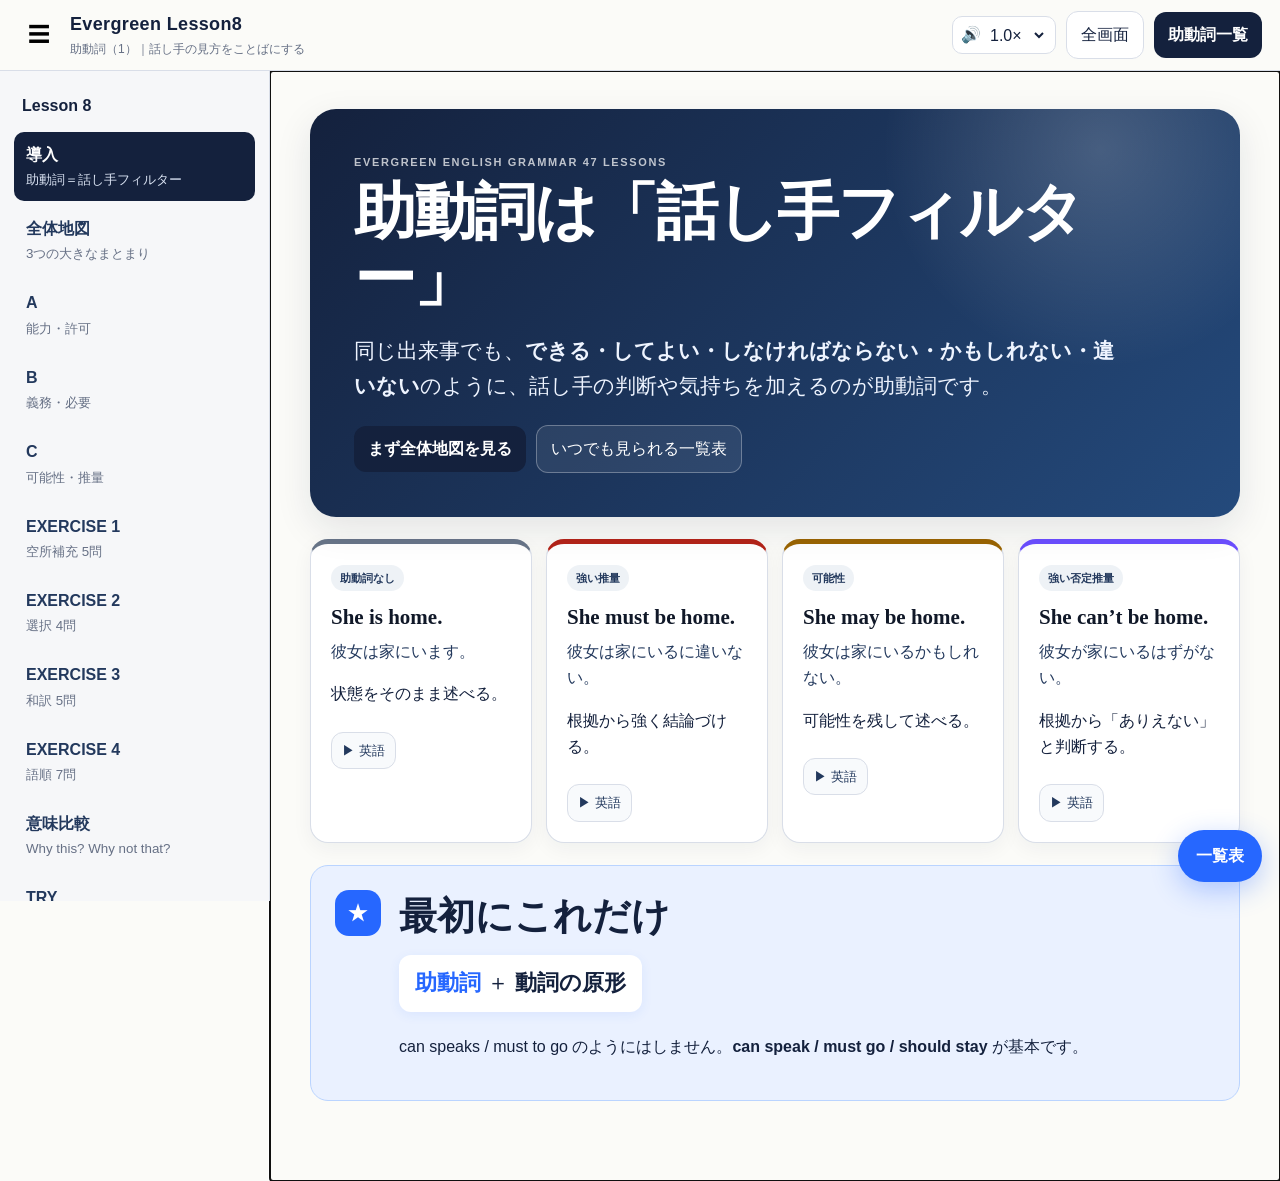
==== materials/evergreen/lesson8/index.html @ 00dc7680 "Bootstrap English Classroom v1" ====
<!doctype html>
<html lang="ja">
<head>
  <meta charset="utf-8" />
  <meta name="viewport" content="width=device-width, initial-scale=1, viewport-fit=cover" />
  <meta name="theme-color" content="#14213d" />
  <title>Evergreen Lesson8</title>
  <link rel="stylesheet" href="styles.css" />
</head>
<body>
  <header class="topbar">
    <div class="brand-wrap">
      <button id="menuBtn" class="icon-btn" aria-label="メニューを開く">☰</button>
      <div>
        <div class="brand">Evergreen Lesson8</div>
        <div class="subtitle">助動詞（1）｜話し手の見方をことばにする</div>
      </div>
    </div>
    <div class="top-actions">
      <label class="rate-control" title="英語音声の速さ">
        <span>🔊</span>
        <select id="speechRate" aria-label="英語音声の速さ">
          <option value="0.7">0.7×</option>
          <option value="0.85">0.85×</option>
          <option value="1" selected>1.0×</option>
          <option value="1.2">1.2×</option>
          <option value="1.5">1.5×</option>
          <option value="2">2.0×</option>
          <option value="2.5">2.5×</option>
          <option value="3">3.0×</option>
        </select>
      </label>
      <button id="fullscreenBtn" class="text-btn">全画面</button>
      <button id="mapBtnTop" class="primary-btn">助動詞一覧</button>
    </div>
  </header>

  <div class="app-shell">
    <aside id="sidebar" class="sidebar" aria-label="レッスンメニュー">
      <div class="side-head">
        <strong>Lesson 8</strong>
        <button id="closeMenuBtn" class="icon-btn side-close" aria-label="メニューを閉じる">×</button>
      </div>
      <nav id="navList" class="nav-list"></nav>
      <div class="side-note">
        <strong>授業の軸</strong>
        <span>① 全体像 → ② 選ぶ → ③ なぜ？ → ④ もう一度使う</span>
      </div>
    </aside>

    <main id="main" class="main" tabindex="-1">
      <section id="home" class="page active-page">
        <div class="hero">
          <div class="eyebrow">EVERGREEN ENGLISH GRAMMAR 47 LESSONS</div>
          <h1>助動詞は「話し手フィルター」</h1>
          <p class="lead">同じ出来事でも、<b>できる・してよい・しなければならない・かもしれない・違いない</b>のように、話し手の判断や気持ちを加えるのが助動詞です。</p>
          <div class="hero-actions">
            <button class="primary-btn jump" data-target="map-intro">まず全体地図を見る</button>
            <button class="secondary-btn" id="openMapHero">いつでも見られる一覧表</button>
          </div>
        </div>

        <div class="compare-grid" aria-label="話し手フィルターの例">
          <article class="compare-card fact">
            <span class="pill">助動詞なし</span>
            <div class="en">She is home.</div>
            <div class="ja">彼女は家にいます。</div>
            <p>状態をそのまま述べる。</p>
            <button class="audio-btn" data-speak="She is home.">▶ 英語</button>
          </article>
          <article class="compare-card strong">
            <span class="pill">強い推量</span>
            <div class="en">She must be home.</div>
            <div class="ja">彼女は家にいるに違いない。</div>
            <p>根拠から強く結論づける。</p>
            <button class="audio-btn" data-speak="She must be home.">▶ 英語</button>
          </article>
          <article class="compare-card possible">
            <span class="pill">可能性</span>
            <div class="en">She may be home.</div>
            <div class="ja">彼女は家にいるかもしれない。</div>
            <p>可能性を残して述べる。</p>
            <button class="audio-btn" data-speak="She may be home.">▶ 英語</button>
          </article>
          <article class="compare-card impossible">
            <span class="pill">強い否定推量</span>
            <div class="en">She can’t be home.</div>
            <div class="ja">彼女が家にいるはずがない。</div>
            <p>根拠から「ありえない」と判断する。</p>
            <button class="audio-btn" data-speak="She can't be home.">▶ 英語</button>
          </article>
        </div>

        <div class="key-rule">
          <div class="rule-icon">★</div>
          <div>
            <h2>最初にこれだけ</h2>
            <div class="formula"><span>助動詞</span> ＋ <b>動詞の原形</b></div>
            <p>can speaks / must to go のようにはしません。<b>can speak / must go / should stay</b> が基本です。</p>
          </div>
        </div>
      </section>

      <section id="map-intro" class="page"></section>
      <section id="chapter-a" class="page"></section>
      <section id="chapter-b" class="page"></section>
      <section id="chapter-c" class="page"></section>
      <section id="exercise1" class="page"></section>
      <section id="exercise2" class="page"></section>
      <section id="exercise3" class="page"></section>
      <section id="exercise4" class="page"></section>
      <section id="contrast" class="page"></section>
      <section id="try" class="page"></section>
      <section id="exit" class="page"></section>
    </main>
  </div>

  <button id="floatingMapBtn" class="floating-map" aria-label="助動詞一覧を開く">一覧表</button>

  <div id="mapModal" class="modal" aria-hidden="true">
    <div class="modal-backdrop" data-close-modal></div>
    <div class="modal-panel" role="dialog" aria-modal="true" aria-labelledby="modalTitle">
      <div class="modal-head">
        <div>
          <div class="eyebrow">REFERENCE</div>
          <h2 id="modalTitle">助動詞のすべて｜授業用・改訂版</h2>
          <p>数値の「確信度」は固定せず、場面・根拠・話し手の態度で整理します。</p>
        </div>
        <button id="closeMapBtn" class="icon-btn modal-close" aria-label="一覧表を閉じる">×</button>
      </div>
      <div class="modal-tabs" id="mapTabs"></div>
      <div id="mapContent" class="modal-content"></div>
    </div>
  </div>

  <div id="toast" class="toast" role="status" aria-live="polite"></div>
  <script src="app-data.js"></script>
  <script src="app-main.js"></script>
</body>
</html>
---- materials/evergreen/lesson8/styles.css ----
:root {
  --ink: #14213d;
  --ink2: #23395d;
  --paper: #fbfbf8;
  --line: #d9dee8;
  --muted: #667085;
  --blue: #2667ff;
  --sky: #eaf1ff;
  --green: #147d64;
  --green-bg: #e8f7f1;
  --amber: #9a6400;
  --amber-bg: #fff5d6;
  --red: #b42318;
  --red-bg: #ffebe9;
  --purple: #6b4eff;
  --purple-bg: #efecff;
  --shadow: 0 12px 36px rgba(20,33,61,.10);
}
* { box-sizing: border-box; }
html { scroll-behavior: smooth; }
body {
  margin: 0;
  font-family: -apple-system, BlinkMacSystemFont, "Segoe UI", "Hiragino Sans", "Yu Gothic UI", "Yu Gothic", Meiryo, sans-serif;
  color: var(--ink);
  background: var(--paper);
  line-height: 1.65;
}
button, select { font: inherit; }
button { cursor: pointer; }
.topbar {
  position: sticky; top: 0; z-index: 40;
  min-height: 70px;
  display: flex; justify-content: space-between; align-items: center; gap: 16px;
  padding: 10px 18px;
  background: rgba(251,251,248,.94);
  border-bottom: 1px solid var(--line);
  backdrop-filter: blur(12px);
}
.brand-wrap, .top-actions, .hero-actions, .card-actions { display: flex; align-items: center; gap: 10px; }
.brand { font-weight: 850; letter-spacing: .02em; font-size: 18px; }
.subtitle { color: var(--muted); font-size: 12px; }
.icon-btn, .text-btn, .primary-btn, .secondary-btn, .audio-btn, .reveal-btn, .choice-btn, .tab-btn, .jump-btn {
  border: 0; border-radius: 12px; padding: 10px 14px;
  transition: .18s ease; min-height: 42px;
}
.icon-btn { background: transparent; font-size: 22px; padding: 7px 10px; }
.text-btn, .secondary-btn { background: white; border: 1px solid var(--line); color: var(--ink); }
.primary-btn { background: var(--ink); color: white; font-weight: 800; }
.primary-btn:hover, .reveal-btn:hover { transform: translateY(-1px); box-shadow: 0 5px 16px rgba(20,33,61,.18); }
.secondary-btn:hover, .text-btn:hover, .audio-btn:hover, .choice-btn:hover { border-color: #aab4c7; background: #f7f8fa; }
.rate-control { display: flex; align-items: center; gap: 5px; padding: 5px 8px; border: 1px solid var(--line); border-radius: 10px; background: #fff; }
.rate-control select { border: 0; background: transparent; color: var(--ink); outline: none; }
.app-shell { display: grid; grid-template-columns: 270px 1fr; min-height: calc(100vh - 70px); }
.sidebar {
  position: sticky; top: 70px; height: calc(100vh - 70px); overflow: auto;
  padding: 18px 14px; border-right: 1px solid var(--line); background: #f6f7f9;
}
.side-head { display: flex; justify-content: space-between; align-items: center; padding: 4px 8px 12px; }
.side-close { display: none; }
.nav-list { display: grid; gap: 5px; }
.nav-btn {
  width: 100%; text-align: left; border: 0; background: transparent; color: var(--ink2);
  padding: 10px 12px; border-radius: 10px; font-weight: 650;
}
.nav-btn small { display: block; color: var(--muted); font-weight: 500; margin-top: 1px; }
.nav-btn:hover { background: #e9edf4; }
.nav-btn.active { background: var(--ink); color: white; }
.nav-btn.active small { color: #dbe4f4; }
.side-note { margin-top: 18px; padding: 12px; border-radius: 12px; background: white; border: 1px solid var(--line); font-size: 12px; }
.side-note span { display: block; color: var(--muted); margin-top: 4px; }
.main { min-width: 0; }
.page { display: none; max-width: 1180px; margin: 0 auto; padding: 38px 40px 80px; }
.page.active-page { display: block; animation: pageIn .2s ease; }
@keyframes pageIn { from { opacity: .3; transform: translateY(4px); } to { opacity: 1; transform: none; } }
.hero {
  position: relative; overflow: hidden; padding: 44px;
  border-radius: 26px; color: white;
  background: radial-gradient(circle at 85% 10%, rgba(255,255,255,.18), transparent 25%), linear-gradient(135deg, #14213d, #244a7c);
  box-shadow: var(--shadow);
}
.eyebrow { font-size: 11px; letter-spacing: .15em; font-weight: 800; opacity: .72; }
h1 { margin: 8px 0 14px; font-size: clamp(32px, 5vw, 62px); line-height: 1.08; letter-spacing: -.03em; }
h2 { font-size: clamp(25px, 3vw, 38px); margin: 4px 0 10px; line-height: 1.2; }
h3 { font-size: 20px; line-height: 1.35; margin: 0 0 8px; }
.lead { font-size: clamp(16px, 2vw, 21px); max-width: 780px; color: #eef4ff; }
.hero .secondary-btn { background: rgba(255,255,255,.08); color: white; border-color: rgba(255,255,255,.3); }
.compare-grid { display: grid; grid-template-columns: repeat(4, 1fr); gap: 14px; margin-top: 22px; }
.compare-card, .lesson-card, .question-card, .map-card, .contrast-card, .exit-card {
  background: white; border: 1px solid var(--line); border-radius: 18px; padding: 20px; box-shadow: 0 6px 20px rgba(20,33,61,.05);
}
.compare-card { border-top-width: 5px; }
.compare-card.fact { border-top-color: #687588; }
.compare-card.strong { border-top-color: var(--red); }
.compare-card.possible { border-top-color: var(--amber); }
.compare-card.impossible { border-top-color: var(--purple); }
.pill { display: inline-flex; padding: 4px 9px; border-radius: 999px; font-size: 11px; font-weight: 800; background: #eef2f6; color: var(--ink2); }
.en { font-family: Georgia, "Times New Roman", serif; font-size: 21px; font-weight: 700; margin-top: 9px; color: #101828; }
.ja { color: var(--ink2); margin-top: 4px; }
.audio-btn { margin-top: 8px; padding: 7px 10px; min-height: 34px; background: #f8fafc; border: 1px solid var(--line); color: var(--ink2); font-size: 13px; }
.key-rule { display: grid; grid-template-columns: auto 1fr; gap: 18px; margin-top: 22px; padding: 24px; border: 1px solid #bad4ff; background: var(--sky); border-radius: 18px; }
.rule-icon { width: 46px; height: 46px; display: grid; place-items: center; background: var(--blue); color: white; border-radius: 14px; font-size: 22px; }
.formula { display: inline-block; margin: 6px 0; padding: 10px 16px; border-radius: 12px; background: white; font-size: 22px; box-shadow: 0 3px 12px rgba(38,103,255,.08); }
.formula span { color: var(--blue); font-weight: 900; }
.section-head { display: flex; justify-content: space-between; align-items: end; gap: 16px; margin-bottom: 18px; }
.section-head p { margin: 0; max-width: 720px; color: var(--muted); }
.lesson-grid { display: grid; grid-template-columns: repeat(2, minmax(0, 1fr)); gap: 16px; }
.lesson-card { position: relative; }
.lesson-card .num { color: var(--blue); font-weight: 900; font-size: 12px; letter-spacing: .08em; }
.lesson-card .point { margin: 12px 0; padding: 12px; border-left: 4px solid var(--blue); background: #f6f9ff; border-radius: 0 10px 10px 0; }
.lesson-card .note { color: var(--muted); font-size: 14px; }
.mini-compare { margin-top: 12px; display: grid; gap: 8px; }
.mini-row { display: grid; grid-template-columns: 130px 1fr; gap: 10px; padding: 9px 10px; border-radius: 10px; background: #f8f9fb; }
.mini-row b { color: var(--ink2); }
.map-summary { display: grid; grid-template-columns: repeat(3, 1fr); gap: 14px; }
.map-card h3 { margin-bottom: 4px; }
.map-card p { color: var(--muted); margin: 0 0 10px; }
.family-a { border-top: 5px solid #2774d8; }
.family-b { border-top: 5px solid #0f8b70; }
.family-c { border-top: 5px solid #9a5b13; }
.master-rule-list { display: grid; grid-template-columns: repeat(4, 1fr); gap: 10px; margin: 18px 0; }
.master-rule { padding: 14px; border-radius: 14px; background: #f7f8fa; border: 1px solid var(--line); }
.master-rule b { display: block; font-size: 16px; margin-bottom: 3px; }
.master-rule span { color: var(--muted); font-size: 13px; }
.question-list { display: grid; gap: 18px; }
.question-card { scroll-margin-top: 90px; }
.q-head { display: flex; justify-content: space-between; gap: 12px; align-items: center; margin-bottom: 12px; }
.q-number { font-weight: 900; color: var(--blue); letter-spacing: .04em; }
.q-type { font-size: 11px; padding: 4px 8px; border-radius: 999px; background: #eef2f6; color: var(--muted); font-weight: 800; }
.q-ja { font-size: 18px; font-weight: 700; margin-bottom: 8px; }
.q-en { font-family: Georgia, "Times New Roman", serif; font-size: 22px; line-height: 1.55; padding: 14px; background: #f8fafc; border-radius: 12px; border: 1px solid #e7ebf0; }
.q-en .blank { display: inline-block; min-width: 58px; border-bottom: 2px solid #8390a6; text-align: center; margin: 0 3px; }
.choices { display: grid; grid-template-columns: repeat(2, minmax(0,1fr)); gap: 10px; margin-top: 12px; }
.choice-btn { text-align: left; background: white; border: 1px solid var(--line); color: var(--ink); font-weight: 700; }
.choice-btn.correct { background: var(--green-bg); border-color: #65bfa9; color: #0a684f; }
.choice-btn.wrong { background: var(--red-bg); border-color: #f5a7a0; color: #94211a; }
.reveal-btn { margin-top: 12px; background: var(--ink); color: white; font-weight: 800; }
.answer-panel { display: none; margin-top: 14px; border-radius: 14px; overflow: hidden; border: 1px solid #b7c7df; }
.answer-panel.open { display: block; animation: answerIn .18s ease; }
@keyframes answerIn { from { opacity:.3; transform:translateY(-3px)} to {opacity:1;transform:none} }
.answer-main { padding: 16px; background: #eef4ff; }
.answer-label { font-size: 11px; letter-spacing: .1em; font-weight: 900; color: #476183; }
.answer-text { font-size: 20px; font-weight: 850; margin-top: 3px; }
.explain-grid { display: grid; grid-template-columns: 1fr 1fr; }
.explain-block { padding: 15px 16px; border-top: 1px solid #d7e2f2; background: white; }
.explain-block + .explain-block { border-left: 1px solid #d7e2f2; }
.explain-block h4 { margin: 0 0 6px; font-size: 13px; }
.explain-block p { margin: 0; color: #344054; }
.translation { padding: 13px 16px; background: #fafcff; border-top: 1px solid #d7e2f2; }
.translation b { font-size: 12px; color: #56667b; }
.translation p { margin: 4px 0 0; }
.order-bank { display: flex; flex-wrap: wrap; gap: 7px; margin-top: 10px; }
.word-chip { padding: 7px 9px; background: #f1f4f8; border: 1px solid #dde3eb; border-radius: 9px; font-family: Georgia, serif; }
.contrast-grid { display: grid; grid-template-columns: repeat(3, minmax(0,1fr)); gap: 16px; }
.contrast-card .vs { font-size: 22px; font-weight: 900; letter-spacing: -.02em; margin-bottom: 8px; }
.contrast-lines { display: grid; gap: 8px; margin: 10px 0; }
.contrast-line { padding: 10px 11px; border-radius: 10px; background: #f8f9fb; }
.contrast-line .en { font-size: 17px; margin: 0; }
.hinge-question { margin-top: 12px; padding: 10px 12px; background: var(--amber-bg); border-radius: 10px; color: #694600; font-weight: 750; }
.exit-grid { display: grid; grid-template-columns: 1fr 1fr; gap: 14px; }
.exit-card textarea { width: 100%; min-height: 80px; margin-top: 8px; resize: vertical; border: 1px solid var(--line); border-radius: 10px; padding: 10px; font: inherit; }
.notice { margin: 14px 0; padding: 14px 16px; border-radius: 12px; background: var(--amber-bg); color: #674600; border: 1px solid #efcf76; }
.accuracy-note { margin-top: 18px; padding: 16px; border-radius: 14px; background: #f8f8ff; border: 1px solid #d9d4ff; }
.accuracy-note summary { cursor: pointer; font-weight: 800; }
.accuracy-note li { margin: 6px 0; }
.floating-map { position: fixed; right: 18px; bottom: 18px; z-index: 30; border: 0; border-radius: 999px; padding: 13px 18px; background: var(--blue); color: white; font-weight: 850; box-shadow: 0 8px 28px rgba(38,103,255,.32); }
.modal { position: fixed; inset: 0; z-index: 100; display: none; }
.modal.open { display: block; }
.modal-backdrop { position: absolute; inset: 0; background: rgba(10,20,40,.60); backdrop-filter: blur(5px); }
.modal-panel { position: absolute; inset: 3vh 3vw; background: var(--paper); border-radius: 22px; box-shadow: 0 20px 70px rgba(0,0,0,.3); overflow: hidden; display: grid; grid-template-rows: auto auto 1fr; }
.modal-head { display: flex; justify-content: space-between; align-items: flex-start; gap: 16px; padding: 20px 24px 12px; border-bottom: 1px solid var(--line); }
.modal-head h2 { margin: 2px 0; font-size: 28px; }
.modal-head p { margin: 0; color: var(--muted); }
.modal-close { background: #eef1f5; }
.modal-tabs { display: flex; gap: 7px; padding: 10px 18px; border-bottom: 1px solid var(--line); overflow-x: auto; background: #fff; }
.tab-btn { white-space: nowrap; background: #f2f4f7; color: var(--ink2); font-weight: 750; min-height: 36px; padding: 7px 12px; }
.tab-btn.active { background: var(--ink); color: white; }
.modal-content { overflow: auto; padding: 18px 22px 28px; }
.table-wrap { overflow-x: auto; border: 1px solid var(--line); border-radius: 14px; background: white; }
.modal-table { width: 100%; border-collapse: collapse; min-width: 920px; }
.modal-table th { position: sticky; top: 0; z-index: 1; background: var(--ink); color: white; text-align: left; font-size: 12px; padding: 11px; }
.modal-table td { vertical-align: top; border-top: 1px solid var(--line); padding: 11px; font-size: 14px; }
.modal-table td:first-child { font-weight: 900; font-size: 16px; white-space: nowrap; }
.modal-table tr:hover td { background: #f8fafc; }
.certainty-strip { display: grid; gap: 7px; margin: 16px 0 20px; }
.cert-row { display: grid; grid-template-columns: 160px 1fr; gap: 12px; align-items: center; }
.cert-label { font-weight: 850; }
.cert-bar { padding: 8px 11px; border-radius: 9px; background: #eef2f7; }
.cert-bar strong { color: var(--blue); }
.toast { position: fixed; left: 50%; bottom: 22px; transform: translate(-50%, 20px); opacity: 0; pointer-events: none; z-index: 200; background: #101828; color: white; padding: 10px 14px; border-radius: 10px; transition: .2s ease; }
.toast.show { opacity: 1; transform: translate(-50%, 0); }
@media (max-width: 1050px) {
  .compare-grid { grid-template-columns: repeat(2, 1fr); }
  .master-rule-list { grid-template-columns: repeat(2, 1fr); }
  .contrast-grid { grid-template-columns: 1fr; }
}
@media (max-width: 820px) {
  .topbar { padding: 8px 10px; }
  .brand { font-size: 15px; }
  .subtitle { display: none; }
  .top-actions .text-btn, .top-actions .rate-control { display: none; }
  .app-shell { display: block; }
  .sidebar { position: fixed; z-index: 80; top: 0; left: 0; width: min(82vw, 320px); height: 100vh; transform: translateX(-105%); transition: .2s ease; box-shadow: 20px 0 50px rgba(0,0,0,.20); }
  .sidebar.open { transform: translateX(0); }
  .side-close { display: block; }
  .page { padding: 24px 15px 82px; }
  .hero { padding: 28px 22px; border-radius: 20px; }
  .hero-actions { align-items: stretch; flex-direction: column; }
  .lesson-grid, .map-summary, .exit-grid { grid-template-columns: 1fr; }
  .compare-grid { grid-template-columns: 1fr; }
  .master-rule-list { grid-template-columns: 1fr 1fr; }
  .choices { grid-template-columns: 1fr; }
  .explain-grid { grid-template-columns: 1fr; }
  .explain-block + .explain-block { border-left: 0; }
  .section-head { display: block; }
  .modal-panel { inset: 0; border-radius: 0; }
  .modal-head { padding: 14px 14px 10px; }
  .modal-head h2 { font-size: 21px; }
  .modal-head p { font-size: 12px; }
  .modal-content { padding: 12px; }
  .floating-map { right: 12px; bottom: 12px; }
}
@media (max-width: 520px) {
  .top-actions .primary-btn { display: none; }
  .master-rule-list { grid-template-columns: 1fr; }
  h1 { font-size: 38px; }
  .q-en { font-size: 19px; }
  .mini-row { grid-template-columns: 1fr; gap: 2px; }
  .cert-row { grid-template-columns: 1fr; gap: 3px; }
}
@media print {
  .topbar, .sidebar, .floating-map, .audio-btn, .hero-actions, .reveal-btn, .choice-btn { display: none !important; }
  .app-shell { display: block; }
  .page { display: block !important; max-width: none; padding: 10mm; page-break-after: always; }
  .answer-panel { display: block !important; }
  .modal { display: none !important; }
}
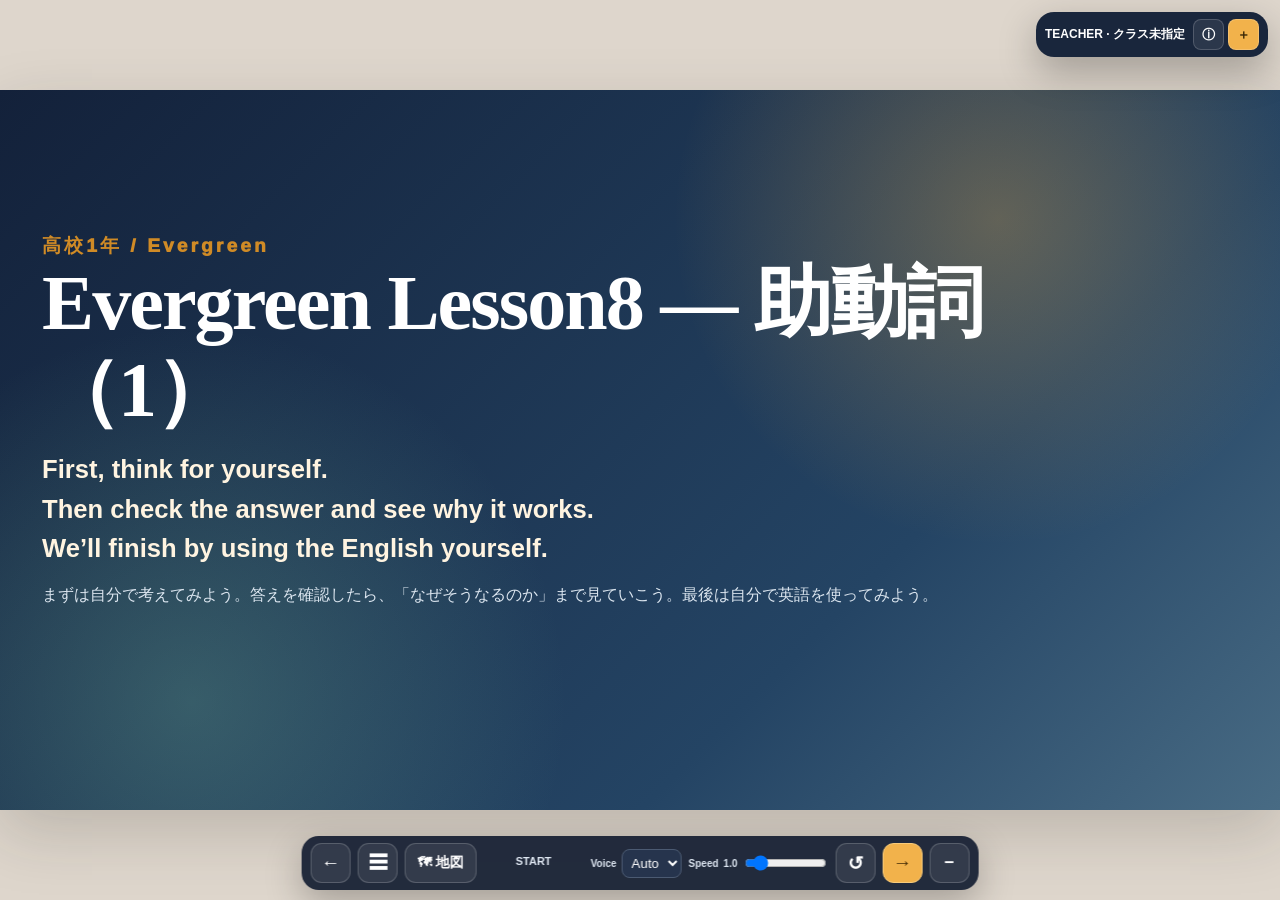
==== commit b1fd51bf: "Switch Evergreen Lesson8 teacher page to Engine v1" ====
--- a/materials/evergreen/lesson8/index.html
+++ b/materials/evergreen/lesson8/index.html
@@ -1,140 +1,53 @@
 <!doctype html>
 <html lang="ja">
 <head>
-  <meta charset="utf-8" />
-  <meta name="viewport" content="width=device-width, initial-scale=1, viewport-fit=cover" />
-  <meta name="theme-color" content="#14213d" />
-  <title>Evergreen Lesson8</title>
-  <link rel="stylesheet" href="styles.css" />
+<meta charset="utf-8">
+<meta name="viewport" content="width=device-width,initial-scale=1,viewport-fit=cover">
+<meta name="theme-color" content="#172033">
+<title>Evergreen Lesson8 — 助動詞（1）</title>
+<link rel="stylesheet" href="../../../_engine/v1/engine.css">
+<link rel="stylesheet" href="lesson8.css">
+<script>
+window.LESSON_META = {"schemaVersion":1,"id":"evergreen.lesson8","title":"Evergreen Lesson8 — 助動詞（1）","series":"Evergreen","lesson":"8","grade":1,"subject":"English","engine":"v1","status":"review","questionCount":24,"formats":["blank","choice","order","translate","write"],"teacherMode":true,"studentExport":true,"features":["concept-map","question-diagrams","source-underlines","small-step-hints","backup-technique","final-check"]};
+</script>
 </head>
 <body>
-  <header class="topbar">
-    <div class="brand-wrap">
-      <button id="menuBtn" class="icon-btn" aria-label="メニューを開く">☰</button>
-      <div>
-        <div class="brand">Evergreen Lesson8</div>
-        <div class="subtitle">助動詞（1）｜話し手の見方をことばにする</div>
-      </div>
+<div id="app" class="app" tabindex="0">
+  <main class="stage" id="stage" aria-live="polite"></main>
+  <div class="toolbar" aria-label="スライド操作">
+    <button class="icon-btn" id="prevBtn" type="button" aria-label="前の画面">←</button>
+    <button class="icon-btn" id="menuBtn" type="button" aria-label="問題一覧">☰</button>
+    <div class="progress-wrap" aria-label="進行状況">
+      <span id="slideCounter" class="counter"></span>
+      <div id="stepDots" class="step-dots"></div>
     </div>
-    <div class="top-actions">
-      <label class="rate-control" title="英語音声の速さ">
-        <span>🔊</span>
-        <select id="speechRate" aria-label="英語音声の速さ">
-          <option value="0.7">0.7×</option>
-          <option value="0.85">0.85×</option>
-          <option value="1" selected>1.0×</option>
-          <option value="1.2">1.2×</option>
-          <option value="1.5">1.5×</option>
-          <option value="2">2.0×</option>
-          <option value="2.5">2.5×</option>
-          <option value="3">3.0×</option>
+    <div class="voice-controls">
+      <label>Voice
+        <select id="voiceMode" aria-label="英語音声">
+          <option value="auto">Auto</option><option value="en-US">US</option><option value="en-GB">UK</option>
         </select>
       </label>
-      <button id="fullscreenBtn" class="text-btn">全画面</button>
-      <button id="mapBtnTop" class="primary-btn">助動詞一覧</button>
+      <label>Speed <span id="rateValue">1.0</span>
+        <input id="rate" type="range" min="0.7" max="3" step="0.1" value="1.0" aria-label="読み上げ速度">
+      </label>
     </div>
-  </header>
-
-  <div class="app-shell">
-    <aside id="sidebar" class="sidebar" aria-label="レッスンメニュー">
-      <div class="side-head">
-        <strong>Lesson 8</strong>
-        <button id="closeMenuBtn" class="icon-btn side-close" aria-label="メニューを閉じる">×</button>
-      </div>
-      <nav id="navList" class="nav-list"></nav>
-      <div class="side-note">
-        <strong>授業の軸</strong>
-        <span>① 全体像 → ② 選ぶ → ③ なぜ？ → ④ もう一度使う</span>
-      </div>
-    </aside>
-
-    <main id="main" class="main" tabindex="-1">
-      <section id="home" class="page active-page">
-        <div class="hero">
-          <div class="eyebrow">EVERGREEN ENGLISH GRAMMAR 47 LESSONS</div>
-          <h1>助動詞は「話し手フィルター」</h1>
-          <p class="lead">同じ出来事でも、<b>できる・してよい・しなければならない・かもしれない・違いない</b>のように、話し手の判断や気持ちを加えるのが助動詞です。</p>
-          <div class="hero-actions">
-            <button class="primary-btn jump" data-target="map-intro">まず全体地図を見る</button>
-            <button class="secondary-btn" id="openMapHero">いつでも見られる一覧表</button>
-          </div>
-        </div>
-
-        <div class="compare-grid" aria-label="話し手フィルターの例">
-          <article class="compare-card fact">
-            <span class="pill">助動詞なし</span>
-            <div class="en">She is home.</div>
-            <div class="ja">彼女は家にいます。</div>
-            <p>状態をそのまま述べる。</p>
-            <button class="audio-btn" data-speak="She is home.">▶ 英語</button>
-          </article>
-          <article class="compare-card strong">
-            <span class="pill">強い推量</span>
-            <div class="en">She must be home.</div>
-            <div class="ja">彼女は家にいるに違いない。</div>
-            <p>根拠から強く結論づける。</p>
-            <button class="audio-btn" data-speak="She must be home.">▶ 英語</button>
-          </article>
-          <article class="compare-card possible">
-            <span class="pill">可能性</span>
-            <div class="en">She may be home.</div>
-            <div class="ja">彼女は家にいるかもしれない。</div>
-            <p>可能性を残して述べる。</p>
-            <button class="audio-btn" data-speak="She may be home.">▶ 英語</button>
-          </article>
-          <article class="compare-card impossible">
-            <span class="pill">強い否定推量</span>
-            <div class="en">She can’t be home.</div>
-            <div class="ja">彼女が家にいるはずがない。</div>
-            <p>根拠から「ありえない」と判断する。</p>
-            <button class="audio-btn" data-speak="She can't be home.">▶ 英語</button>
-          </article>
-        </div>
-
-        <div class="key-rule">
-          <div class="rule-icon">★</div>
-          <div>
-            <h2>最初にこれだけ</h2>
-            <div class="formula"><span>助動詞</span> ＋ <b>動詞の原形</b></div>
-            <p>can speaks / must to go のようにはしません。<b>can speak / must go / should stay</b> が基本です。</p>
-          </div>
-        </div>
-      </section>
-
-      <section id="map-intro" class="page"></section>
-      <section id="chapter-a" class="page"></section>
-      <section id="chapter-b" class="page"></section>
-      <section id="chapter-c" class="page"></section>
-      <section id="exercise1" class="page"></section>
-      <section id="exercise2" class="page"></section>
-      <section id="exercise3" class="page"></section>
-      <section id="exercise4" class="page"></section>
-      <section id="contrast" class="page"></section>
-      <section id="try" class="page"></section>
-      <section id="exit" class="page"></section>
-    </main>
+    <button class="icon-btn" id="resetBtn" type="button" aria-label="この問題を最初に戻す">↺</button>
+    <button class="icon-btn primary" id="nextBtn" type="button" aria-label="次の画面">→</button>
   </div>
-
-  <button id="floatingMapBtn" class="floating-map" aria-label="助動詞一覧を開く">一覧表</button>
-
-  <div id="mapModal" class="modal" aria-hidden="true">
-    <div class="modal-backdrop" data-close-modal></div>
-    <div class="modal-panel" role="dialog" aria-modal="true" aria-labelledby="modalTitle">
-      <div class="modal-head">
-        <div>
-          <div class="eyebrow">REFERENCE</div>
-          <h2 id="modalTitle">助動詞のすべて｜授業用・改訂版</h2>
-          <p>数値の「確信度」は固定せず、場面・根拠・話し手の態度で整理します。</p>
-        </div>
-        <button id="closeMapBtn" class="icon-btn modal-close" aria-label="一覧表を閉じる">×</button>
-      </div>
-      <div class="modal-tabs" id="mapTabs"></div>
-      <div id="mapContent" class="modal-content"></div>
+  <div id="drawer" class="drawer" hidden>
+    <div class="drawer-card" role="dialog" aria-modal="true" aria-label="問題一覧">
+      <div class="drawer-head"><strong id="drawerTitle">問題一覧</strong><button id="closeDrawer" type="button" class="icon-btn">×</button></div>
+      <div id="questionList" class="question-list"></div>
     </div>
   </div>
-
-  <div id="toast" class="toast" role="status" aria-live="polite"></div>
-  <script src="app-data.js"></script>
-  <script src="app-main.js"></script>
+  <div id="toast" class="toast" hidden></div>
+</div>
+<script src="lesson-data.js"></script>
+<script src="lesson-references.js"></script>
+<script src="lesson8-learning.js"></script>
+<script src="../../../_engine/v1/audio.js"></script>
+<script src="../../../_engine/v1/engine.js"></script>
+<script src="../../../_teacher/v1/teacher.js"></script>
+<script src="lesson8-enhance.js"></script>
 </body>
 </html>
--- a/_engine/v1/engine.css
+++ b/_engine/v1/engine.css
@@ -0,0 +1,34 @@
+:root{
+  --ink:#172033;--navy:#15223a;--paper:#fffdf8;--cream:#f4eee5;--line:#dfd5c7;
+  --muted:#687489;--gold:#f2b24b;--green:#2e7d57;--red:#b94b42;--blue:#377ca8;
+  --violet:#6b5aa7;--shadow:0 22px 60px rgba(34,31,26,.18)
+}
+*{box-sizing:border-box}
+html,body{margin:0;min-height:100%;background:#ded6cc;color:var(--ink);font-family:-apple-system,BlinkMacSystemFont,"Segoe UI","Noto Sans JP",sans-serif}
+body{display:grid;place-items:center;padding:0}
+.app{width:100vw;min-height:100vh;display:grid;place-items:center;outline:none}
+.stage{position:relative;width:min(100vw,calc(100vh * 16 / 9));aspect-ratio:16/9;overflow:hidden;background:radial-gradient(circle at 90% 12%,rgba(242,178,75,.18),transparent 25%),radial-gradient(circle at 8% 86%,rgba(83,155,199,.16),transparent 28%),linear-gradient(135deg,#fffdf8,#f5eee4);box-shadow:var(--shadow);padding:clamp(22px,3.3vw,54px);padding-bottom:clamp(74px,7.3vw,104px)}
+.stage.clickable{cursor:pointer}
+.topline{display:flex;align-items:center;gap:14px;margin-bottom:12px}.qno{font-weight:900;letter-spacing:.06em;color:#a45d17;background:#fff4dc;border:1px solid #efd5a2;border-radius:999px;padding:7px 13px;font-size:clamp(13px,1.4vw,18px)}.section{color:var(--muted);font-weight:800;font-size:clamp(13px,1.4vw,18px)}
+h1{margin:0 0 16px;font-family:Georgia,"Yu Mincho",serif;color:var(--navy);font-size:clamp(29px,3.2vw,47px);line-height:1.12;letter-spacing:-.025em}
+.question-card{background:var(--navy);color:#fff;border-radius:22px;padding:clamp(15px,2vw,25px) clamp(18px,2.4vw,31px);box-shadow:0 18px 42px rgba(21,34,58,.16);position:relative}
+.question{font-size:clamp(20px,2.15vw,31px);line-height:1.36;font-weight:850;margin:0;padding-right:68px}.choice-grid{display:flex;flex-wrap:wrap;gap:8px 10px;margin-top:13px}.choice{font-size:clamp(14px,1.45vw,20px);font-weight:800;border:1px solid rgba(255,255,255,.25);background:rgba(255,255,255,.09);border-radius:999px;padding:7px 12px}.choice.correct-choice{background:rgba(72,177,116,.28);border-color:#9ae0b4}
+.audio-btn{border:1px solid rgba(255,255,255,.3);background:rgba(255,255,255,.12);color:#fff;border-radius:999px;min-width:46px;height:46px;font-weight:900;cursor:pointer}.question-card .audio-btn{position:absolute;right:18px;top:18px}
+.content{margin-top:16px;min-height:0}.stage-panel{background:rgba(255,255,255,.91);border:1px solid var(--line);border-radius:22px;padding:clamp(15px,1.8vw,24px);box-shadow:0 13px 35px rgba(72,53,29,.07)}
+.panel-label{display:inline-flex;align-items:center;gap:8px;font-weight:950;font-size:clamp(14px,1.4vw,18px);letter-spacing:.03em;margin-bottom:10px}.panel-label.answer{color:#9a5c00}.panel-label.reason{color:var(--green)}.panel-label.wrong{color:var(--red)}.panel-label.translation{color:var(--blue)}.panel-label.output{color:var(--violet)}.panel-label.hint{color:#9a681b}
+.answer-main{font-size:clamp(24px,2.7vw,40px);font-weight:950;color:var(--navy);line-height:1.25;margin:2px 0 8px}.completed{font-size:clamp(17px,1.8vw,25px);line-height:1.4;font-weight:800;color:#263752;background:#f5f8fb;border-left:6px solid var(--blue);border-radius:12px;padding:12px 16px;margin-top:10px}
+.bullets{margin:2px 0 0;padding-left:1.2em}.bullets li{font-size:clamp(16px,1.55vw,21px);line-height:1.48;margin:0 0 8px}.method{margin-top:12px;padding:11px 14px;border-radius:13px;background:#eef6ef;border:1px solid #cfe3d4;font-size:clamp(14px,1.35vw,18px);line-height:1.5;font-weight:750}.wrong-list{display:grid;gap:8px}.wrong-item{padding:10px 13px;background:#fff3f0;border:1px solid #eed0ca;border-radius:13px;font-size:clamp(14px,1.42vw,19px);line-height:1.4}.jp-translation{font-family:Georgia,"Yu Mincho",serif;font-size:clamp(23px,2.45vw,36px);line-height:1.55;font-weight:800;color:#24344b;margin:4px 0}
+.action-btn{border:0;border-radius:999px;padding:10px 16px;background:var(--navy);color:#fff;font-weight:900;font-size:14px;cursor:pointer}.action-btn.secondary{background:#fff;color:var(--navy);border:1px solid #c9cdd4}.action-btn:disabled{opacity:.38;cursor:default}.output-actions{display:flex;gap:8px;flex-wrap:wrap;margin-top:12px}
+.teacher-voice-copy .en{font-size:clamp(18px,2vw,27px);font-weight:760;line-height:1.55;color:#fff4e1;margin:0 0 12px}.teacher-voice-copy .jp{font-size:clamp(13px,1.28vw,17px);line-height:1.6;color:#dbe5ef;margin:0;max-width:900px}.bilingual-title small{display:block;font-family:-apple-system,BlinkMacSystemFont,"Segoe UI","Noto Sans JP",sans-serif;font-size:clamp(13px,1.25vw,17px);font-weight:750;letter-spacing:0;color:#667287;margin-top:8px}
+.intro{display:grid;align-content:center;height:100%;max-width:1040px}.intro .eyebrow{font-size:clamp(15px,1.5vw,20px);font-weight:950;letter-spacing:.16em;color:#d08b26}.intro h1{font-size:clamp(48px,6.1vw,86px);color:#fff}.cover-stage{background:radial-gradient(circle at 78% 18%,rgba(242,178,75,.31),transparent 28%),radial-gradient(circle at 15% 85%,rgba(116,183,156,.30),transparent 30%),linear-gradient(135deg,#13213a,#244464 68%,#486b84);color:#fff}
+.guide-grid{display:grid;grid-template-columns:repeat(5,1fr);gap:12px;margin-top:22px}.guide-card{background:rgba(255,255,255,.92);border:1px solid var(--line);border-radius:18px;padding:18px 16px}.guide-card b{display:block;font-size:clamp(18px,1.7vw,23px);color:var(--navy);margin-bottom:8px}.guide-card p{margin:0;font-size:clamp(13px,1.25vw,17px);line-height:1.5;color:#40506a}.student-guide-grid .guide-card:nth-child(2){transform:translateY(8px)}.student-guide-grid .guide-card:nth-child(4){transform:translateY(8px)}.student-ops{margin-top:16px;display:flex;gap:10px;align-items:baseline;flex-wrap:wrap;color:#596679;font-size:13px}.student-ops b{color:#263852}.student-ops span{color:#7a8492}
+.hint-panel{border-color:#ead29e;background:#fffaf0}.hint-en{font-size:clamp(23px,2.35vw,34px);font-weight:900;color:#24344b;line-height:1.25}.hint-jp{font-size:clamp(14px,1.35vw,18px);color:#6b5d46;margin-top:7px;font-weight:700}.hint-look{display:flex;gap:9px;flex-wrap:wrap;margin-top:16px}.hint-look span{background:#fff0c9;border:1px solid #e5bd65;color:#6e4b0f;border-radius:999px;padding:8px 13px;font-size:clamp(16px,1.55vw,20px);font-weight:900}.hint-visual{margin-top:14px}
+.output-panel{background:#fff}.output-instruction{display:flex;flex-direction:column;gap:3px;margin-bottom:10px}.output-instruction b{font-size:clamp(15px,1.45vw,19px);color:#3c3566}.output-instruction span{font-size:13px;color:#77708c}.backup-practice{display:grid;gap:12px}.backup-cue{font-family:Georgia,"Yu Mincho",serif;font-size:clamp(19px,2vw,28px);line-height:1.45;background:#f7f3ff;border:1px solid #ddd3f2;border-radius:16px;padding:13px 16px}.backup-chunks{display:flex;gap:8px;align-items:center;flex-wrap:wrap;background:#f9fafc;border:1px solid #dde1e8;border-radius:16px;padding:13px 15px;min-height:58px}.backup-chunk{font-size:clamp(17px,1.7vw,23px);font-weight:900;color:#1f3049;transition:.15s}.backup-chunk.is-hidden{color:#9aa2ae;background:#e7eaf0;border-radius:8px;padding:3px 8px;letter-spacing:.12em}.chunk-divider{color:#bd9a5a;font-weight:900}.backup-ready{display:flex;gap:10px;align-items:baseline;flex-wrap:wrap;color:#385d4a}.backup-ready b{font-size:17px}.backup-ready span{font-size:13px;color:#607064}
+.final-stage{overflow:auto}.final-screen{height:100%;display:grid;align-content:start;max-width:1120px}.final-kicker{font-size:12px;letter-spacing:.18em;font-weight:950;color:#b2761c;margin-bottom:7px}.final-screen h1{margin-bottom:5px}.final-lead{font-size:clamp(16px,1.55vw,21px);font-weight:850;color:#40506a;margin:0}.final-lead-jp{font-size:13px;color:#788292;margin:4px 0 16px}.quick-grid{display:grid;grid-template-columns:repeat(2,1fr);gap:10px}.quick-card,.final-choice-card,.last-try-card{position:relative;border:1px solid #d8d2c9;background:#fff;border-radius:16px;padding:14px 15px;min-height:92px}.quick-cue,.last-try-cue{font-size:clamp(17px,1.7vw,23px);font-weight:850;padding-right:80px}.quick-answer,.last-try-answer{margin-top:10px;padding:9px 12px;border-radius:10px;background:#eef6ef;color:#274d38;font-weight:900;font-size:clamp(16px,1.55vw,20px)}.mini-check{position:absolute;right:12px;top:12px;border:1px solid #ccd2db;background:#fff;border-radius:999px;padding:7px 10px;color:#394a61;font-weight:850;cursor:pointer}.final-choice-list,.last-try-list{display:grid;gap:9px}.final-choice-card{display:grid;grid-template-columns:1fr auto;gap:8px}.final-choice-card small{display:block;color:#7a8493;margin-top:4px}.final-choice-answer{grid-column:1/3;background:#eef6ef;border-radius:10px;padding:9px 12px;display:flex;gap:10px;align-items:baseline}.final-choice-answer strong{color:#27523a}.final-choice-answer span{color:#5f6c63}.final-finish .en-finish{font-size:clamp(20px,2.1vw,28px);font-weight:800;color:#3d5068;margin:0 0 8px}.final-finish .jp-finish{font-size:clamp(14px,1.4vw,18px);color:#687489;margin:0 0 18px;line-height:1.55}
+.stage-hint{position:absolute;right:28px;bottom:86px;color:#7d8796;font-size:12px;font-weight:800;opacity:.65}
+.toolbar{position:fixed;left:50%;bottom:max(10px,env(safe-area-inset-bottom));transform:translateX(-50%);z-index:20;display:flex;align-items:center;gap:7px;background:rgba(23,32,51,.94);color:#fff;padding:7px 9px;border-radius:17px;box-shadow:0 13px 36px rgba(0,0,0,.26);backdrop-filter:blur(10px);max-width:calc(100vw - 16px);transition:.15s}.icon-btn{border:1px solid rgba(255,255,255,.18);background:rgba(255,255,255,.08);color:#fff;border-radius:11px;min-width:40px;height:40px;font-size:19px;font-weight:900;cursor:pointer}.icon-btn.primary{background:var(--gold);color:#4b3109;border-color:#f8cb7a}.toolbar-toggle{font-size:17px}.progress-wrap{min-width:100px}.counter{display:block;font-size:11px;font-weight:900;color:#dfe7f2;margin-bottom:4px;text-align:center}.step-dots{display:flex;justify-content:center;gap:4px}.step-dot{width:7px;height:7px;border-radius:50%;background:#58647a}.step-dot.on{background:#ffd169}.voice-controls{display:flex;align-items:center;gap:7px;font-size:10px;font-weight:800;color:#dce5f0}.voice-controls label{display:flex;align-items:center;gap:5px}.voice-controls select{background:#26344d;color:#fff;border:1px solid #4b5a72;border-radius:8px;padding:5px}.voice-controls input{width:82px}.toolbar.is-collapsed{padding:5px 6px;gap:4px}.toolbar.is-collapsed>*:not(#prevBtn):not(#nextBtn):not(#toolbarToggle){display:none!important}.toolbar.is-collapsed .icon-btn{min-width:36px;height:36px;font-size:17px}
+.drawer{position:fixed;inset:0;background:rgba(10,15,24,.5);z-index:50;display:grid;place-items:center;padding:20px}.drawer-card{width:min(900px,96vw);max-height:84vh;overflow:auto;background:#fffdf8;border-radius:22px;box-shadow:0 30px 80px rgba(0,0,0,.32)}.drawer-head{position:sticky;top:0;display:flex;justify-content:space-between;align-items:center;padding:14px 18px;background:#172033;color:#fff;z-index:2}.question-list{padding:14px;display:grid;grid-template-columns:repeat(4,1fr);gap:9px}.jump-btn{border:1px solid var(--line);background:#fff;border-radius:12px;padding:10px;text-align:left;font-weight:800;color:#26344b;cursor:pointer}.jump-btn small{display:block;color:#7a8495;margin-top:4px;font-weight:700}.toast{position:fixed;top:16px;left:50%;transform:translateX(-50%);z-index:80;background:#172033;color:#fff;border-radius:999px;padding:10px 16px;font-size:13px;font-weight:800;box-shadow:0 12px 30px rgba(0,0,0,.24)}
+.drawer[hidden],.toast[hidden]{display:none!important}.teacher-slot{display:none}body.teacher-mode .teacher-slot{display:block}
+@media(max-width:980px){.guide-grid{grid-template-columns:repeat(3,1fr)}.voice-controls label:first-child{display:none}.question-list{grid-template-columns:repeat(2,1fr)}.progress-wrap{min-width:84px}.voice-controls input{width:65px}}
+@media(max-width:700px){.stage{width:100vw;min-height:100vh;aspect-ratio:auto;padding:18px 16px 88px;overflow:auto}.question{padding-right:54px}.guide-grid,.quick-grid{grid-template-columns:1fr}.student-guide-grid .guide-card{transform:none!important}.voice-controls{display:none}.toolbar{width:auto;max-width:calc(100vw - 12px)}.stage-hint{display:none}.question-list{grid-template-columns:1fr 1fr}.app{display:block}.cover-stage{min-height:100vh}.intro{min-height:calc(100vh - 130px)}.final-choice-answer{grid-column:1/3}.backup-chunks{gap:5px}}
+@media(prefers-reduced-motion:reduce){*{scroll-behavior:auto!important;transition:none!important}}
--- a/materials/evergreen/lesson8/lesson8.css
+++ b/materials/evergreen/lesson8/lesson8.css
@@ -0,0 +1,19 @@
+/* Evergreen Lesson 8 visual/reference layer */
+.source-underline{border-bottom:4px solid #ffd169;padding-bottom:2px}
+.where-am-i{display:flex;align-items:center;gap:7px;flex-wrap:wrap;margin:-4px 0 10px;color:#637087;font-size:12px;font-weight:800}
+.where-am-i>span{background:#172033;color:#fff;border-radius:999px;padding:5px 9px}.where-am-i b{color:#253752}.where-am-i i{font-style:normal;color:#a6afba}
+.question-viz{margin-top:14px;border-top:1px solid #d8e4dc;padding-top:12px}.viz-title{font-weight:950;color:#355f49;margin-bottom:10px}
+.viz-flow,.viz-timeline,.viz-formula,.big-flow{display:flex;align-items:stretch;gap:8px;flex-wrap:wrap}.viz-node,.viz-time,.viz-token,.big-flow span{background:#f7f9fc;border:1px solid #d5dce6;border-radius:14px;padding:10px 13px;font-weight:850;color:#23344c}.viz-node.arrow,.big-flow .arrow{background:transparent;border:0;display:grid;place-items:center;font-size:22px}.viz-time{min-width:120px;display:grid;gap:2px}.viz-time span{font-size:12px;color:#6d7787}.viz-time.hot,.viz-col.hot,.viz-scale-item.hot{border-color:#e7b55e;background:#fff5df}.viz-time.cool{border-color:#9ec7df;background:#eef8fd}.viz-line{display:grid;place-items:center;color:#a37b32;font-weight:950}
+.viz-compare,.map-compare,.branch-grid{display:grid;grid-template-columns:repeat(2,minmax(0,1fr));gap:10px}.viz-col{border:1px solid #d5dce6;border-radius:14px;padding:11px 13px;background:#f8fafc}.viz-col b{display:block;color:#21334c;font-size:17px}.viz-col span{display:block;color:#5d6878;margin-top:5px;line-height:1.45}
+.viz-scale{display:grid;gap:7px}.viz-scale-item{display:grid;grid-template-columns:32px 1fr;gap:2px 10px;align-items:center;border:1px solid #d5dce6;border-radius:12px;padding:8px 10px}.viz-scale-item small{grid-column:2;color:#6c7686}.viz-rank{grid-row:1/3;width:28px;height:28px;border-radius:50%;display:grid;place-items:center;background:#172033;color:#fff;font-weight:950}
+.viz-formula{align-items:center}.viz-token{font-size:16px}.viz-token.modal{background:#fff0d8;border-color:#e8bd72}.viz-token.neg{background:#fff0ef;border-color:#e0aaa5}.viz-token.verb{background:#eef8f2;border-color:#a9d0b6}.viz-token.subject{background:#eef3fb;border-color:#adbedb}.viz-token.object{background:#f6effc;border-color:#cbb4de}.viz-token.tail{background:#f6f7f9;border-color:#cbd1d9}.viz-plus{display:grid;place-items:center;font-weight:950;color:#8a94a2}.viz-note{margin-top:7px;color:#6a7380;font-size:13px;font-weight:750}
+.viz-decision{display:grid;gap:7px}.viz-decision-row{display:grid;grid-template-columns:1fr 36px 1fr;align-items:center;gap:8px;border:1px solid #d5dce6;border-radius:12px;padding:9px 12px;background:#f8fafc}.viz-decision-row span{text-align:center;color:#b37a24}.viz-decision-row strong{color:#244a36}
+.map-btn{font-size:17px}.concept-map-drawer[hidden]{display:none!important}.concept-map-drawer{position:fixed;inset:0;z-index:100;background:rgba(7,13,24,.72);padding:18px;display:grid;place-items:center}.concept-map-card{width:min(1180px,98vw);height:min(88vh,850px);background:#fffdf8;border-radius:24px;overflow:hidden;display:grid;grid-template-rows:auto auto 1fr;box-shadow:0 30px 90px rgba(0,0,0,.4)}.concept-map-head{background:linear-gradient(135deg,#13213a,#284b69);color:#fff;padding:18px 22px;display:flex;justify-content:space-between;gap:20px}.concept-map-head small{letter-spacing:.18em;color:#f3c66f;font-weight:900}.concept-map-head h2{margin:4px 0;font-size:clamp(22px,3vw,34px)}.concept-map-head p{margin:0;color:#dbe7f0}.map-close{width:44px;height:44px;border-radius:12px;border:1px solid rgba(255,255,255,.3);background:rgba(255,255,255,.1);color:#fff;font-size:25px;cursor:pointer}
+.map-tabs{display:flex;gap:6px;overflow-x:auto;padding:8px;background:#eae5dc;border-bottom:1px solid #d5cec4}.map-tabs button{white-space:nowrap;border:0;border-radius:999px;padding:8px 12px;background:#fff;color:#405069;font-weight:850;cursor:pointer}.map-tabs button.active{background:#172033;color:#fff}.concept-map-body{overflow:auto;padding:20px 22px}.concept-map-body>section>h2{margin:0 0 8px;color:#172033}.map-lead{font-size:16px;line-height:1.55;color:#4e5d70;max-width:980px}
+.concept-grid{display:grid;grid-template-columns:repeat(4,minmax(0,1fr));gap:10px}.concept-card{border:1px solid #d8d2c9;border-radius:16px;padding:13px;background:#fff}.concept-card.in-lesson{border:2px solid #e4aa45;background:#fff8e9}.concept-card.outside{opacity:.68}.concept-status{font-size:10px;font-weight:950;letter-spacing:.1em;color:#a16a14}.concept-card h3{margin:5px 0 8px}.concept-items{display:flex;flex-wrap:wrap;gap:5px}.concept-items span{background:#eef2f6;border-radius:999px;padding:5px 8px;font-weight:850;font-size:13px}.concept-card p{font-size:13px;line-height:1.45;color:#687385}
+.branch-card{border:1px solid #d5dce6;border-radius:16px;padding:15px;background:#fff}.branch-card h3{font-size:26px;margin:0 0 4px}.branch-core{font-weight:850;color:#8a5a12;background:#fff3d7;border-radius:10px;padding:8px}.branch-list{display:grid;gap:6px;margin-top:10px}.branch-list span{padding:8px 10px;border-radius:10px;background:#f3f6f9;font-weight:750}
+.map-compare article{border:1px solid #d5dce6;border-radius:17px;padding:18px;background:#fff}.map-compare h3{font-size:24px;margin:8px 0}.map-compare p{color:#5b6879;line-height:1.5}.map-compare strong{color:#2c5c42}.map-badge{display:inline-block;border-radius:999px;padding:5px 9px;background:#172033;color:#fff;font-weight:900}
+.matrix-wrap{overflow:auto}.matrix-wrap table{border-collapse:collapse;width:100%;background:#fff}.matrix-wrap th,.matrix-wrap td{border:1px solid #d4d9df;padding:12px;text-align:left;vertical-align:top}.matrix-wrap thead th{background:#172033;color:#fff}.matrix-wrap tbody th{background:#f4efe5}.map-note{margin-top:10px;padding:11px 13px;border-radius:12px;background:#fff4dc;border:1px solid #ecd49f;color:#6c542a}
+.map-timeline{display:grid;grid-template-columns:repeat(5,minmax(150px,1fr));gap:8px;overflow-x:auto}.map-timeline article{border-top:5px solid #d69d3f;background:#fff;border-radius:10px;padding:12px;min-width:150px}.map-timeline article>span{font-size:11px;font-weight:950;color:#9a681b}.map-timeline h3{margin:5px 0}.map-timeline p{color:#5d6878;line-height:1.4}
+@media(max-width:900px){.concept-grid{grid-template-columns:repeat(2,minmax(0,1fr))}.map-timeline{grid-template-columns:repeat(5,180px)}}
+@media(max-width:620px){.concept-map-drawer{padding:0}.concept-map-card{width:100vw;height:100vh;border-radius:0}.concept-grid,.viz-compare,.map-compare,.branch-grid{grid-template-columns:1fr}.concept-map-body{padding:14px}.viz-decision-row{grid-template-columns:1fr}.viz-decision-row span{transform:rotate(90deg)}}
